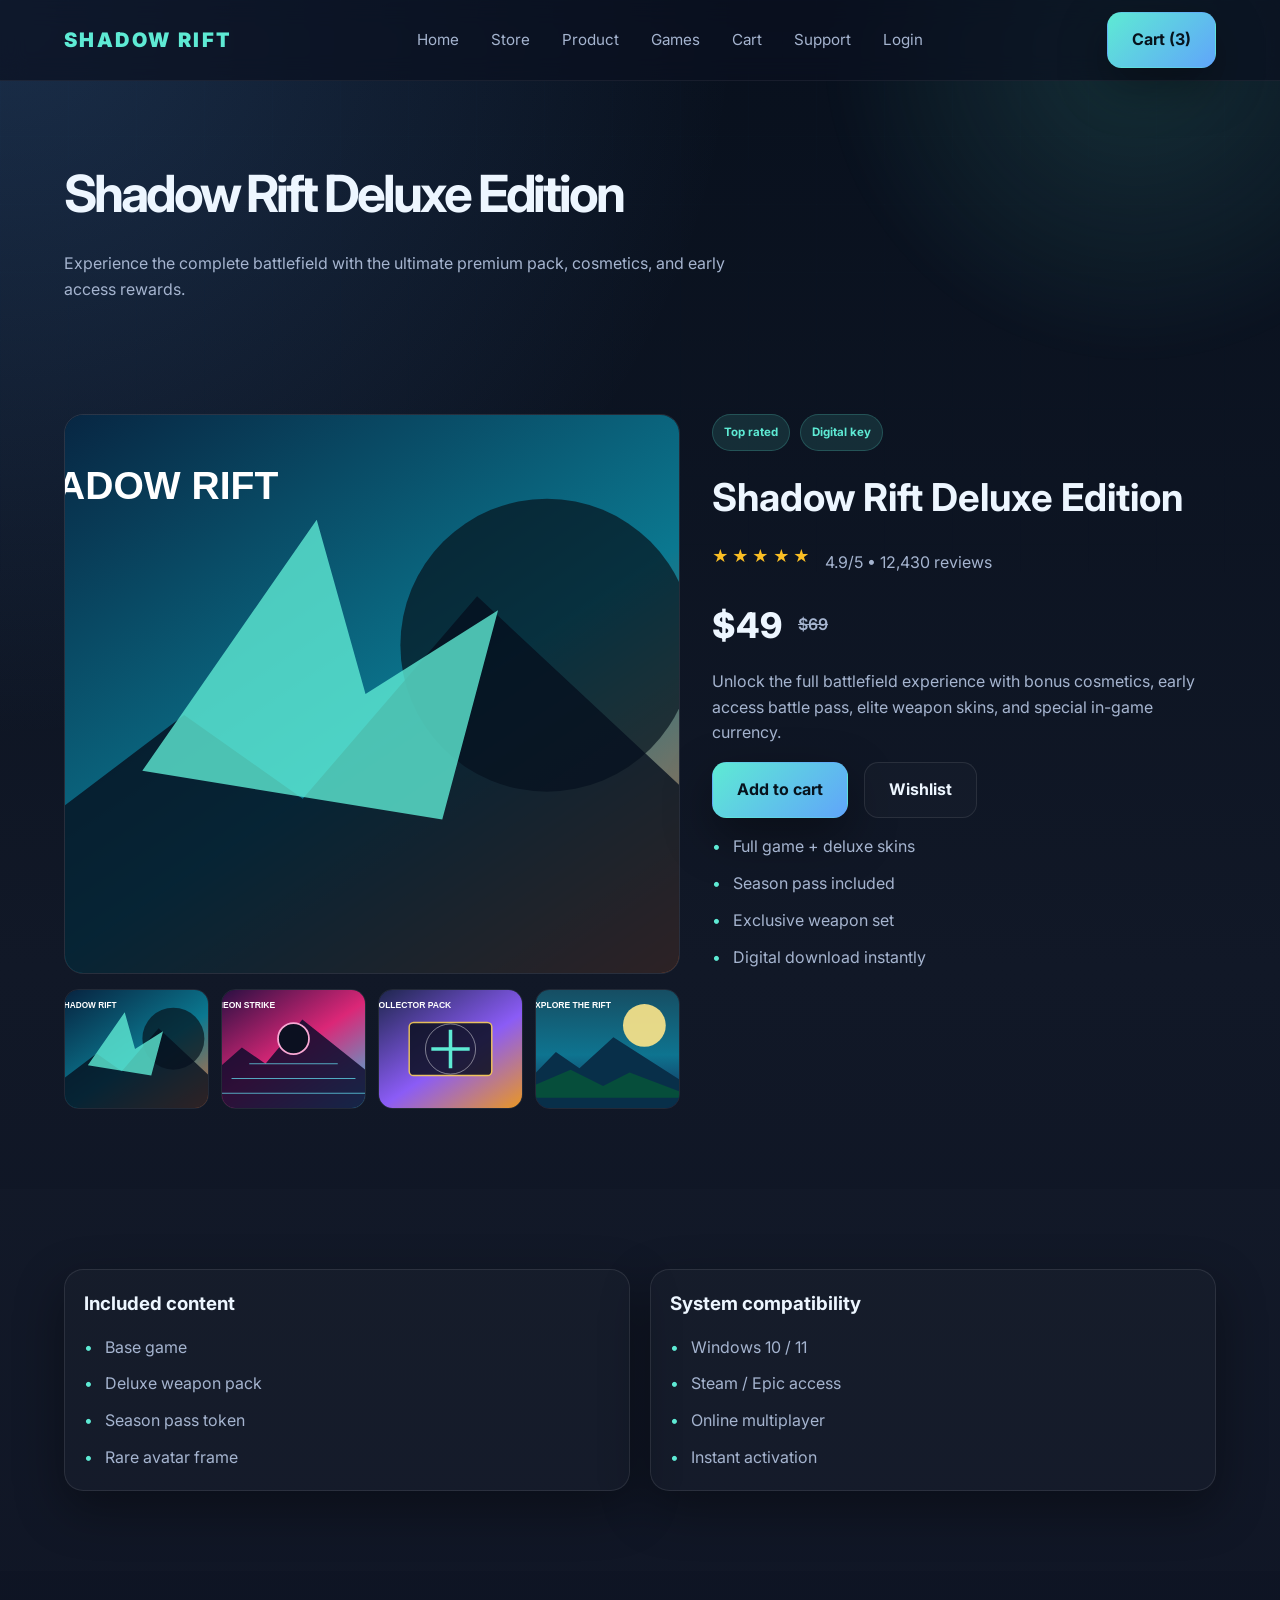
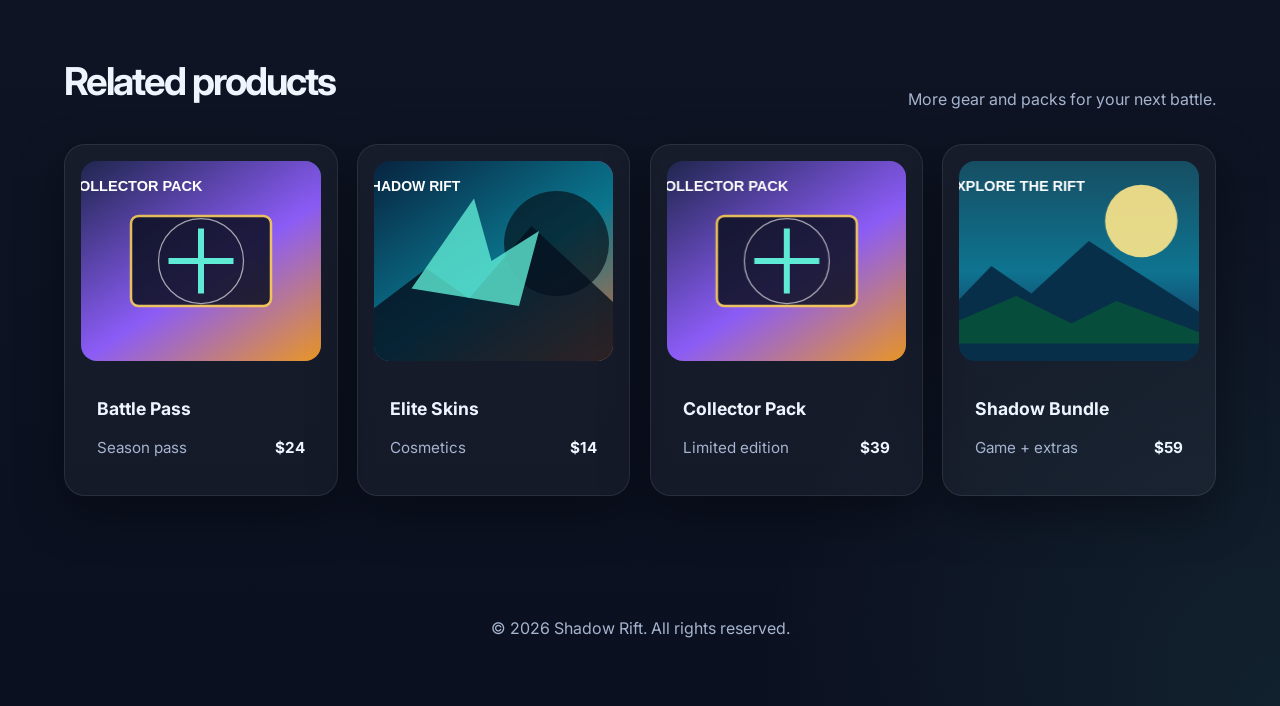
==== product.html @ f9dae785 "21.09.2026. 11:50PM" ====
<!DOCTYPE html>
<html lang="en">
  <head>
    <meta charset="UTF-8" />
    <meta name="viewport" content="width=device-width, initial-scale=1.0" />
    <title>Shadow Rift | Product</title>
    <link rel="icon" type="image/svg+xml" href="favicon.svg" />
    <link rel="preconnect" href="https://fonts.googleapis.com" />
    <link rel="preconnect" href="https://fonts.gstatic.com" crossorigin />
    <link href="https://fonts.googleapis.com/css2?family=Inter:wght@400;500;600;700;800;900&display=swap" rel="stylesheet" />
    <link rel="stylesheet" href="styles.css" />
  </head>
  <body>
    <header class="site-header">
      <div class="container nav-wrap">
        <a href="index.html" class="logo">SHADOW RIFT</a>
        <button class="menu-toggle" aria-label="Menu" aria-expanded="false">
          <span></span>
          <span></span>
          <span></span>
        </button>
        <nav class="main-nav" aria-label="Main navigation">
          <a href="index.html">Home</a>
          <a href="store.html">Store</a>
          <a href="product.html">Product</a>
          <a href="games.html">Games</a>
          <a href="cart.html">Cart</a>
          <a href="contact.html">Support</a>
          <a href="auth.html">Login</a>
        </nav>
        <a href="cart.html" class="btn btn-primary nav-btn">Cart (3)</a>
      </div>
    </header>

    <main>
      <section class="page-banner">
        <div class="container">
          <h1>Shadow Rift Deluxe Edition</h1>
          <p>Experience the complete battlefield with the ultimate premium pack, cosmetics, and early access rewards.</p>
        </div>
      </section>

      <section class="section product-section">
        <div class="container product-shell">
          <div class="product-gallery">
            <div class="product-gallery-main">
              <img src="assets/rift-battle.svg" alt="Shadow Rift Deluxe Edition" />
            </div>
            <div class="product-thumbs">
              <img src="assets/rift-battle.svg" alt="Game scene one" />
              <img src="assets/neon-arena.svg" alt="Game scene two" />
              <img src="assets/pack-collection.svg" alt="Game scene three" />
              <img src="assets/world-explore.svg" alt="Game scene four" />
            </div>
          </div>

          <div class="product-info">
            <div class="product-badges">
              <span>Top rated</span>
              <span>Digital key</span>
            </div>
            <h2>Shadow Rift Deluxe Edition</h2>
            <div class="rating-line">
              <span class="stars">★★★★★</span>
              <span>4.9/5 • 12,430 reviews</span>
            </div>

            <div class="price-row">
              <div class="price-tag">$49</div>
              <div class="compare-price">$69</div>
            </div>

            <p class="product-description">
              Unlock the full battlefield experience with bonus cosmetics, early access battle pass, elite weapon skins, and special in-game currency.
            </p>

            <div class="buy-row">
              <button class="btn btn-primary">Add to cart</button>
              <button class="btn btn-ghost">Wishlist</button>
            </div>

            <ul class="feature-list">
              <li>Full game + deluxe skins</li>
              <li>Season pass included</li>
              <li>Exclusive weapon set</li>
              <li>Digital download instantly</li>
            </ul>
          </div>
        </div>
      </section>

      <section class="section alt-section">
        <div class="container product-specs">
          <div class="spec-box">
            <h3>Included content</h3>
            <ul>
              <li>Base game</li>
              <li>Deluxe weapon pack</li>
              <li>Season pass token</li>
              <li>Rare avatar frame</li>
            </ul>
          </div>

          <div class="spec-box">
            <h3>System compatibility</h3>
            <ul>
              <li>Windows 10 / 11</li>
              <li>Steam / Epic access</li>
              <li>Online multiplayer</li>
              <li>Instant activation</li>
            </ul>
          </div>
        </div>
      </section>

      <section class="section">
        <div class="container">
          <div class="section-head">
            <h2>Related products</h2>
            <p>More gear and packs for your next battle.</p>
          </div>

          <div class="related-grid">
            <article class="product-card">
              <img class="product-image" src="assets/pack-collection.svg" alt="Collector Pack artwork" />
              <div class="product-body">
                <h4>Battle Pass</h4>
                <div class="product-meta">
                  <span>Season pass</span>
                  <strong>$24</strong>
                </div>
              </div>
            </article>

            <article class="product-card">
              <img class="product-image" src="assets/rift-battle.svg" alt="Shadow Bundle artwork" />
              <div class="product-body">
                <h4>Elite Skins</h4>
                <div class="product-meta">
                  <span>Cosmetics</span>
                  <strong>$14</strong>
                </div>
              </div>
            </article>

            <article class="product-card">
              <div class="product-image"></div>
              <div class="product-body">
                <h4>Collector Pack</h4>
                <div class="product-meta">
                  <span>Limited edition</span>
                  <strong>$39</strong>
                </div>
              </div>
            </article>

            <article class="product-card">
              <div class="product-image"></div>
              <div class="product-body">
                <h4>Shadow Bundle</h4>
                <div class="product-meta">
                  <span>Game + extras</span>
                  <strong>$59</strong>
                </div>
              </div>
            </article>
          </div>
        </div>
      </section>
    </main>

    <footer class="site-footer">
      <div class="container">
        <p>© <span id="year"></span> Shadow Rift. All rights reserved.</p>
      </div>
    </footer>

    <script src="script.js"></script>
  </body>
</html>
---- styles.css ----
:root {
  --bg: #0b1020;
  --bg-2: #0f172a;
  --panel: rgba(17, 24, 39, 0.82);
  --panel-strong: rgba(20, 30, 52, 0.95);
  --card: rgba(255, 255, 255, 0.04);
  --primary: #5eead4;
  --primary-2: #60a5fa;
  --accent: #f59e0b;
  --text: #edf6ff;
  --muted: #a5b4cf;
  --border: rgba(255, 255, 255, 0.09);
  --shadow: 0 18px 48px rgba(0, 0, 0, 0.38);
  --danger: #f87171;
}

* {
  box-sizing: border-box;
}

html {
  scroll-behavior: smooth;
}

body {
  margin: 0;
  position: relative;
  isolation: isolate;
  overflow-x: hidden;
  font-family: "Inter", Arial, sans-serif;
  background:
    radial-gradient(circle at top left, rgba(96, 165, 250, 0.2), transparent 28%),
    radial-gradient(circle at bottom right, rgba(94, 234, 212, 0.08), transparent 20%),
    linear-gradient(180deg, #08101d 0%, #111827 42%, #0b1020 100%);
  color: var(--text);
  line-height: 1.6;
}

body::before {
  content: "";
  position: fixed;
  inset: 0;
  z-index: -2;
  pointer-events: none;
  opacity: 0.34;
  background-image:
    linear-gradient(rgba(94, 234, 212, 0.045) 1px, transparent 1px),
    linear-gradient(90deg, rgba(96, 165, 250, 0.045) 1px, transparent 1px);
  background-size: 68px 68px;
  mask-image: linear-gradient(to bottom, black, transparent 82%);
  animation: gridDrift 24s linear infinite;
}

body::after {
  content: "";
  position: fixed;
  width: 42rem;
  height: 42rem;
  top: -18rem;
  right: -12rem;
  z-index: -1;
  pointer-events: none;
  border-radius: 50%;
  background: radial-gradient(circle, rgba(94, 234, 212, 0.14), transparent 66%);
  filter: blur(10px);
  animation: ambientDrift 15s ease-in-out infinite alternate;
}

.ambient-particles {
  position: fixed;
  inset: 0;
  z-index: -1;
  overflow: hidden;
  pointer-events: none;
}

.ambient-particle {
  position: absolute;
  bottom: -0.8rem;
  width: 0.25rem;
  height: 0.25rem;
  border-radius: 50%;
  background: var(--primary);
  box-shadow: 0 0 14px rgba(94, 234, 212, 0.9);
  opacity: 0;
  animation: particleRise var(--particle-duration) linear infinite;
  animation-delay: var(--particle-delay);
}

@keyframes gridDrift {
  from { background-position: 0 0; }
  to { background-position: 68px 68px; }
}

@keyframes ambientDrift {
  from { transform: translate3d(0, 0, 0) scale(1); }
  to { transform: translate3d(-12rem, 9rem, 0) scale(1.2); }
}

@keyframes particleRise {
  0% { transform: translate3d(0, 0, 0) scale(0.4); opacity: 0; }
  15% { opacity: 0.75; }
  80% { opacity: 0.25; }
  100% { transform: translate3d(var(--particle-drift), -110vh, 0) scale(1); opacity: 0; }
}

a {
  color: inherit;
  text-decoration: none;
}

img {
  max-width: 100%;
  display: block;
}

button,
input,
textarea {
  font: inherit;
}

.container {
  width: min(1180px, 90%);
  margin: 0 auto;
}

.site-header {
  position: sticky;
  top: 0;
  z-index: 50;
  backdrop-filter: blur(12px);
  background: rgba(11,16,32,0.7);
  border-bottom: 1px solid rgba(255,255,255,0.06);
}

.nav-wrap {
  display: flex;
  align-items: center;
  justify-content: space-between;
  min-height: 80px;
  gap: 1.2rem;
}

.logo {
  font-weight: 900;
  letter-spacing: 0.12em;
  font-size: 1.25rem;
  color: var(--primary);
}

.main-nav {
  display: flex;
  align-items: center;
  gap: 2rem;
  color: var(--muted);
  font-size: 0.95rem;
}

.main-nav a {
  transition: color 0.2s ease;
}

.main-nav a:hover,
.main-nav a:focus-visible {
  color: var(--text);
}

.btn {
  display: inline-flex;
  align-items: center;
  justify-content: center;
  padding: 0.9rem 1.5rem;
  border-radius: 0.9rem;
  font-weight: 700;
  border: 1px solid transparent;
  transition: transform 0.2s ease, box-shadow 0.2s ease, border-color 0.2s ease;
  cursor: pointer;
}

.btn:hover,
.btn:focus-visible {
  transform: translateY(-2px);
}

.btn-primary {
  background: linear-gradient(135deg, var(--primary), var(--primary-2));
  color: #07131d;
  box-shadow: var(--shadow);
}

.btn-ghost {
  background: rgba(255,255,255,0.02);
  color: var(--text);
  border-color: var(--border);
}

.hero {
  padding: 5.5rem 0 4rem;
}

.hero-grid {
  display: grid;
  grid-template-columns: 1.15fr 0.85fr;
  align-items: center;
  gap: 2rem;
}

.eyebrow {
  display: inline-flex;
  padding: 0.55rem 0.8rem;
  border-radius: 999px;
  background: rgba(94,234,212,0.12);
  border: 1px solid rgba(94,234,212,0.25);
  color: var(--primary);
  font-size: 0.78rem;
  font-weight: 700;
  letter-spacing: 0.04em;
}

.hero-copy h1 {
  font-size: clamp(2.8rem, 5vw, 5rem);
  line-height: 0.98;
  letter-spacing: -0.06em;
  margin: 1rem 0 1rem;
}

.hero-copy p {
  margin: 0;
  font-size: 1.06rem;
  color: var(--muted);
  max-width: 620px;
}

.cta-row {
  display: flex;
  flex-wrap: wrap;
  gap: 1rem;
  margin-top: 2rem;
}

.stats {
  display: flex;
  flex-wrap: wrap;
  gap: 2rem;
  margin-top: 2rem;
}

.stat {
  display: flex;
  flex-direction: column;
  gap: 0.4rem;
  color: var(--muted);
}

.stat strong {
  color: var(--text);
  font-size: 1.45rem;
}

.hero-visual {
  position: relative;
  display: flex;
  justify-content: center;
  align-items: center;
  min-height: 520px;
}

.showcase-panel {
  position: relative;
  width: min(480px, 100%);
  border-radius: 2rem;
  overflow: hidden;
  border: 1px solid rgba(255,255,255,0.08);
  box-shadow: var(--shadow);
  transform: rotate(-3deg);
  animation: floatCard 7s ease-in-out infinite;
}

.showcase-panel::after {
  content: "";
  position: absolute;
  inset: 0;
  background: linear-gradient(180deg, rgba(3,7,18,0.1), rgba(3,7,18,0.6));
}

.showcase-panel img {
  width: 100%;
  height: 620px;
  object-fit: cover;
}

.floating-card {
  position: absolute;
  display: flex;
  flex-direction: column;
  gap: 0.25rem;
  padding: 1rem 1.1rem;
  min-width: 160px;
  border-radius: 1rem;
  background: rgba(12,18,30,0.75);
  border: 1px solid rgba(255,255,255,0.1);
  backdrop-filter: blur(8px);
  box-shadow: var(--shadow);
}

.floating-card span {
  color: var(--muted);
  font-size: 0.72rem;
  letter-spacing: 0.08em;
  text-transform: uppercase;
}

.floating-card strong {
  font-size: 1.05rem;
}

.floating-card small {
  color: var(--accent);
  font-weight: 700;
}

.card-one {
  left: -10px;
  bottom: 30px;
  animation: driftOne 5s ease-in-out infinite;
}

.card-two {
  right: 0;
  top: 20px;
  animation: driftTwo 5s ease-in-out infinite;
}

.section {
  padding: 5rem 0;
}

.alt-section {
  background: rgba(255,255,255,0.01);
}

.section-head {
  display: flex;
  align-items: end;
  justify-content: space-between;
  gap: 1.2rem;
  margin-bottom: 2rem;
}

.section-head h2 {
  margin: 0;
  font-size: clamp(2.1rem, 3vw, 3rem);
  letter-spacing: -0.05em;
}

.section-head p {
  margin: 0;
  color: var(--muted);
}

.features-grid {
  display: grid;
  grid-template-columns: repeat(3, minmax(0, 1fr));
  gap: 1.5rem;
}

.feature-card,
.mode-card,
.requirements-box,
.product-card,
.contact-panel,
.info-box {
  background: var(--card);
  border: 1px solid var(--border);
  border-radius: 1.3rem;
  box-shadow: var(--shadow);
}

.feature-card {
  overflow: hidden;
  cursor: pointer;
}

.feature-image {
  height: 210px;
  background-size: cover;
  background-position: center;
}

.image-one {
  background-image: url('assets/rift-battle.svg');
}

.image-two {
  background-image: url('assets/neon-arena.svg');
}

.image-three {
  background-image: url('assets/world-explore.svg');
}

.feature-copy {
  padding: 1.5rem 1.3rem 1.6rem;
}

.feature-icon {
  width: 3.4rem;
  height: 3.4rem;
  border-radius: 0.9rem;
  display: grid;
  place-items: center;
  background: linear-gradient(135deg, rgba(94,234,212,0.14), rgba(96,165,250,0.14));
  font-size: 1.6rem;
  margin-bottom: 1rem;
}

.feature-card h3 {
  margin: 0 0 0.7rem;
  font-size: 1.3rem;
}

.feature-card p {
  margin: 0;
  color: var(--muted);
}

.modes-grid,
.products-grid,
.games-grid,
.news-grid,
.reviews-grid {
  display: grid;
  grid-template-columns: repeat(4, minmax(0, 1fr));
  gap: 1.2rem;
}

.news-grid {
  grid-template-columns: repeat(3, minmax(0, 1fr));
}

.reviews-grid {
  grid-template-columns: repeat(3, minmax(0, 1fr));
}

.mode-card,
.product-card,
.game-tile,
.news-card,
.review-card {
  overflow: hidden;
  transition: transform 0.3s ease, border-color 0.3s ease;
}

.store-layout {
  display: grid;
  grid-template-columns: 280px 1fr;
  gap: 1.5rem;
}

.store-sidebar {
  display: grid;
  gap: 1rem;
}

.sidebar-box,
.summary-box,
.auth-panel,
.spec-box {
  background: rgba(255,255,255,0.02);
  border: 1px solid var(--border);
  border-radius: 1.2rem;
  padding: 1.2rem;
  box-shadow: var(--shadow);
}

.sidebar-box h3,
.summary-box h3,
.spec-box h3 {
  margin: 0 0 1rem;
}

.sidebar-box ul {
  list-style: none;
  padding: 0;
  margin: 0;
  display: grid;
  gap: 0.7rem;
  color: var(--muted);
}

.sidebar-box li.active {
  color: var(--text);
  background: rgba(94,234,212,0.1);
  border: 1px solid rgba(94,234,212,0.2);
  border-radius: 0.7rem;
  padding: 0.55rem 0.7rem;
}

.sidebar-box li button {
  width: 100%;
  border: 0;
  background: transparent;
  color: inherit;
  text-align: left;
  cursor: pointer;
}

.sidebar-box li:not(.active) {
  padding: 0.55rem 0.7rem;
  border: 1px solid transparent;
  border-radius: 0.7rem;
}

.sidebar-box li:not(.active):hover {
  color: var(--text);
  border-color: var(--border);
}

.range-row {
  display: flex;
  align-items: center;
  gap: 0.75rem;
  color: var(--muted);
}

.range-row input {
  width: 100%;
}

#price-min-filter,
#price-filter {
  accent-color: var(--primary);
}

#price-value {
  display: block;
  margin-top: 0.7rem;
  color: var(--primary);
  font-weight: 700;
  text-align: center;
}

.store-toolbar {
  display: flex;
  align-items: center;
  justify-content: space-between;
  gap: 1rem;
  margin-bottom: 1rem;
  background: rgba(255,255,255,0.02);
  border: 1px solid var(--border);
  border-radius: 1rem;
  padding: 1rem 1.2rem;
}

.store-toolbar div {
  display: flex;
  flex-direction: column;
}

.store-toolbar span {
  color: var(--muted);
  font-size: 0.8rem;
}

.store-toolbar select {
  background: rgba(255,255,255,0.02);
  border: 1px solid var(--border);
  color: var(--text);
  border-radius: 0.7rem;
  padding: 0.8rem 1rem;
}

.products-grid-store {
  grid-template-columns: repeat(2, minmax(0, 1fr));
}

.card-btn {
  width: 100%;
  margin-top: 0.8rem;
}

.trailer-section {
  padding-top: 1rem;
}

.trailer-grid {
  display: grid;
  grid-template-columns: 0.9fr 1.1fr;
  gap: 2rem;
  align-items: center;
}

.trailer-copy h2 {
  margin: 1rem 0;
  font-size: clamp(2.1rem, 3vw, 3.5rem);
  letter-spacing: -0.05em;
}

.trailer-copy p,
.trailer-copy li {
  color: var(--muted);
}

.trailer-copy ul {
  padding-left: 1.2rem;
  line-height: 2;
}

.trailer-player video {
  width: 100%;
  border-radius: 1.5rem;
  box-shadow: var(--shadow);
  border: 1px solid rgba(255,255,255,0.08);
}

.product-shell {
  display: grid;
  grid-template-columns: 1.1fr 0.9fr;
  gap: 2rem;
  align-items: start;
}

.product-gallery-main img {
  width: 100%;
  height: 560px;
  object-fit: cover;
  border-radius: 1.2rem;
  border: 1px solid rgba(255,255,255,0.1);
}

.product-thumbs {
  display: grid;
  grid-template-columns: repeat(4, minmax(0, 1fr));
  gap: 0.75rem;
  margin-top: 0.9rem;
}

.product-thumbs img {
  width: 100%;
  height: 120px;
  object-fit: cover;
  border-radius: 0.9rem;
  border: 1px solid rgba(255,255,255,0.08);
}

.product-info {
  display: grid;
  gap: 1rem;
}

.product-badges {
  display: flex;
  gap: 0.6rem;
  flex-wrap: wrap;
}

.product-badges span {
  display: inline-block;
  background: rgba(94,234,212,0.12);
  color: var(--primary);
  border: 1px solid rgba(94,234,212,0.2);
  border-radius: 999px;
  padding: 0.5rem 0.7rem;
  font-size: 0.72rem;
  font-weight: 700;
}

.product-info h2 {
  margin: 0;
  font-size: clamp(2rem, 3vw, 3rem);
}

.rating-line {
  display: flex;
  align-items: center;
  gap: 0.75rem;
  color: var(--muted);
}

.stars {
  color: #fbbf24;
  letter-spacing: 0.14em;
}

.price-row {
  display: flex;
  align-items: center;
  gap: 1rem;
}

.price-tag {
  font-size: 2.2rem;
  font-weight: 800;
  color: var(--text);
}

.compare-price {
  color: var(--muted);
  text-decoration: line-through;
  font-weight: 600;
}

.product-description {
  color: var(--muted);
  margin: 0;
}

.buy-row {
  display: flex;
  gap: 1rem;
  flex-wrap: wrap;
}

.feature-list,
.spec-box ul {
  list-style: none;
  padding: 0;
  margin: 0;
  display: grid;
  gap: 0.7rem;
  color: var(--muted);
}

.feature-list li::before,
.spec-box li::before {
  content: "•";
  color: var(--primary);
  margin-right: 0.75rem;
}

.product-specs {
  display: grid;
  grid-template-columns: repeat(2, minmax(0, 1fr));
  gap: 1.2rem;
}

.related-grid {
  display: grid;
  grid-template-columns: repeat(4, minmax(0, 1fr));
  gap: 1.2rem;
}

.cart-layout {
  display: grid;
  grid-template-columns: 1.2fr 0.8fr;
  gap: 1.5rem;
}

.cart-list {
  display: grid;
  gap: 1rem;
}

.cart-item {
  display: grid;
  grid-template-columns: 180px 1fr;
  gap: 1rem;
  background: rgba(255,255,255,0.02);
  border: 1px solid var(--border);
  border-radius: 1.2rem;
  padding: 1rem;
  box-shadow: var(--shadow);
}

.cart-thumb {
  width: 100%;
  height: 140px;
  border-radius: 1rem;
  background-size: cover;
  background-position: center;
}

.thumb-one {
  background-image: url('assets/rift-battle.svg');
}

.thumb-two {
  background-image: url('assets/neon-arena.svg');
}

.cart-info h3 {
  margin: 0 0 0.35rem;
}

.cart-info p {
  color: var(--muted);
  margin: 0 0 0.8rem;
}

.cart-meta {
  display: flex;
  justify-content: space-between;
  gap: 1rem;
  align-items: center;
}

.price-text {
  font-weight: 800;
  font-size: 1.3rem;
}

.qty-control {
  display: inline-flex;
  align-items: center;
  gap: 0.7rem;
  background: rgba(255,255,255,0.02);
  border: 1px solid var(--border);
  border-radius: 999px;
  padding: 0.4rem 0.7rem;
}

.qty-btn {
  width: 30px;
  height: 30px;
  border: none;
  border-radius: 50%;
  background: rgba(94,234,212,0.1);
  color: var(--text);
  cursor: pointer;
}

.summary-box {
  height: fit-content;
}

.summary-row {
  display: flex;
  justify-content: space-between;
  align-items: center;
  padding: 0.6rem 0;
  color: var(--muted);
}

.total-row {
  border-top: 1px solid rgba(255,255,255,0.08);
  margin-top: 0.5rem;
  padding-top: 1rem;
  color: var(--text);
  font-size: 1.1rem;
}

.full-width {
  width: 100%;
  margin-top: 1rem;
}

.mini-link {
  display: block;
  margin-top: 0.8rem;
  text-align: center;
  color: var(--primary);
}

.auth-main {
  padding-top: 2rem;
}

.auth-shell {
  display: grid;
  grid-template-columns: 1fr 1fr;
  gap: 1.5rem;
}

.auth-image {
  width: 100%;
  min-height: 550px;
  background-image: url('assets/pack-collection.svg');
  background-size: cover;
  background-position: center;
  border-radius: 1.6rem;
  border: 1px solid rgba(255,255,255,0.08);
  box-shadow: var(--shadow);
}

.auth-panel {
  display: grid;
  gap: 1rem;
}

.tab-buttons {
  display: flex;
  gap: 0.5rem;
  background: rgba(255,255,255,0.02);
  border: 1px solid var(--border);
  border-radius: 0.9rem;
  padding: 0.4rem;
}

.tab-btn {
  flex: 1;
  border: none;
  background: transparent;
  color: var(--muted);
  border-radius: 0.8rem;
  padding: 0.8rem 1rem;
  font-weight: 700;
  cursor: pointer;
}

.tab-btn.active {
  background: rgba(94,234,212,0.12);
  color: var(--text);
  border: 1px solid rgba(94,234,212,0.2);
}

.tab-panel {
  display: none;
}

.tab-panel.active {
  display: block;
}

.auth-form {
  display: grid;
  gap: 1rem;
}

.auth-form label {
  display: grid;
  gap: 0.45rem;
  color: var(--muted);
  font-size: 0.92rem;
}

.auth-form input {
  width: 100%;
  border-radius: 0.8rem;
  border: 1px solid var(--border);
  background: rgba(255,255,255,0.02);
  padding: 0.9rem 1rem;
  color: var(--text);
}

@media (max-width: 860px) {
  .store-layout,
  .product-shell,
  .cart-layout,
  .auth-shell,
  .product-specs,
  .trailer-grid,
  .faq-wrap,
  .news-grid,
  .reviews-grid,
  .products-grid-store,
  .related-grid {
    grid-template-columns: 1fr;
  }

  .cart-item {
    grid-template-columns: 1fr;
  }

  .product-thumbs {
    grid-template-columns: repeat(2, minmax(0, 1fr));
  }
}

.mode-card:hover,
.product-card:hover,
.game-tile:hover,
.feature-card:hover {
  transform: translateY(-6px);
  border-color: rgba(94,234,212,0.35);
}

.game-tile:focus-visible,
.mode-card:focus-visible,
.feature-card:focus-visible {
  outline: 2px solid var(--primary);
  outline-offset: 4px;
}

.game-details-modal {
  position: fixed;
  inset: 0;
  z-index: 100;
  display: grid;
  place-items: center;
  padding: 1.2rem;
  background: rgba(3, 7, 18, 0.78);
  backdrop-filter: blur(10px);
  opacity: 0;
  visibility: hidden;
  transition: opacity 0.25s ease, visibility 0.25s ease;
}

.game-details-modal.is-open {
  opacity: 1;
  visibility: visible;
}

.game-details-dialog {
  position: relative;
  width: min(620px, 100%);
  padding: 2rem;
  border: 1px solid rgba(94,234,212,0.25);
  border-radius: 1.4rem;
  background: linear-gradient(145deg, rgba(20, 30, 52, 0.98), rgba(8, 16, 29, 0.98));
  box-shadow: 0 24px 80px rgba(0,0,0,0.55);
  transform: translateY(18px) scale(0.98);
  transition: transform 0.25s ease;
}

.game-details-modal.is-open .game-details-dialog {
  transform: translateY(0) scale(1);
}

.game-details-close {
  position: absolute;
  top: 1rem;
  right: 1rem;
  width: 2.3rem;
  height: 2.3rem;
  border: 1px solid var(--border);
  border-radius: 50%;
  background: rgba(255,255,255,0.04);
  color: var(--text);
  font-size: 1.3rem;
  cursor: pointer;
}

.game-details-dialog h2 {
  margin: 0 2.5rem 0.5rem 0;
  font-size: clamp(1.8rem, 4vw, 2.8rem);
}

.game-details-dialog > p {
  margin: 0 0 1.4rem;
  color: var(--muted);
}

.game-details-meta {
  display: grid;
  grid-template-columns: repeat(3, minmax(0, 1fr));
  gap: 0.75rem;
  margin-bottom: 1.5rem;
}

.game-details-meta div {
  padding: 0.8rem;
  border: 1px solid var(--border);
  border-radius: 0.85rem;
  background: rgba(255,255,255,0.03);
}

.game-details-meta span {
  display: block;
  margin-bottom: 0.25rem;
  color: var(--muted);
  font-size: 0.72rem;
  text-transform: uppercase;
}

.game-details-meta strong {
  font-size: 0.9rem;
}

.game-details-dialog h3 {
  margin: 0 0 0.6rem;
  font-size: 1rem;
}

.game-details-dialog ul {
  display: flex;
  flex-wrap: wrap;
  gap: 0.6rem;
  padding: 0;
  margin: 0 0 1.5rem;
  list-style: none;
}

.game-details-dialog li {
  padding: 0.45rem 0.65rem;
  border-radius: 999px;
  background: rgba(94,234,212,0.1);
  color: var(--primary);
  font-size: 0.8rem;
}

.feature-details-icon {
  width: 3.6rem;
  height: 3.6rem;
  display: grid;
  place-items: center;
  margin-bottom: 1rem;
  border-radius: 1rem;
  background: linear-gradient(135deg, rgba(94,234,212,0.14), rgba(96,165,250,0.14));
  font-size: 1.8rem;
}

@media (max-width: 560px) {
  .game-details-dialog {
    padding: 1.4rem;
  }

  .game-details-meta {
    grid-template-columns: 1fr;
  }
}

.mode-card img,
.product-card img,
.game-tile img {
  width: 100%;
  height: 200px;
  object-fit: cover;
}

.mode-body,
.product-body,
.game-body,
.news-body {
  padding: 1.1rem 1rem 1.2rem;
}

.mode-body h4,
.product-body h4,
.game-body h4,
.news-body h3 {
  margin: 0 0 0.8rem;
  font-size: 1.1rem;
}

.mode-meta,
.product-meta {
  display: flex;
  align-items: center;
  justify-content: space-between;
  gap: 1rem;
  color: var(--muted);
  font-size: 0.95rem;
}

.mode-meta strong,
.product-meta strong {
  color: var(--text);
}

.news-card {
  background: var(--card);
  border: 1px solid var(--border);
  border-radius: 1.3rem;
  box-shadow: var(--shadow);
}

.news-image {
  width: 100%;
  height: 220px;
  background-size: cover;
  background-position: center;
}

.image-news-one {
  background-image: url('assets/rift-battle.svg');
}

.image-news-two {
  background-image: url('assets/neon-arena.svg');
}

.image-news-three {
  background-image: url('assets/world-explore.svg');
}

.tag {
  display: inline-block;
  margin-bottom: 0.75rem;
  color: var(--primary);
  font-size: 0.72rem;
  font-weight: 700;
  letter-spacing: 0.06em;
  text-transform: uppercase;
}

.news-body p,
.review-card p {
  color: var(--muted);
  margin: 0;
}

.review-card {
  background: rgba(255,255,255,0.02);
  border: 1px solid var(--border);
  border-radius: 1.2rem;
  padding: 1.3rem;
}

.stars {
  color: #fbbf24;
  letter-spacing: 0.2em;
  margin-bottom: 0.7rem;
}

.review-author {
  display: flex;
  flex-direction: column;
  margin-top: 1rem;
  font-size: 0.85rem;
  color: var(--muted);
}

.faq-section {
  padding-top: 2rem;
}

.faq-wrap {
  display: grid;
  grid-template-columns: 0.9fr 1.1fr;
  gap: 2rem;
  align-items: start;
}

.faq-copy h2 {
  margin: 1rem 0 0.8rem;
  font-size: clamp(2rem, 3vw, 3rem);
  letter-spacing: -0.05em;
}

.faq-copy p {
  margin: 0;
  color: var(--muted);
}

.faq-list {
  display: grid;
  gap: 1rem;
}

.faq-list details {
  background: rgba(255,255,255,0.02);
  border: 1px solid var(--border);
  border-radius: 1rem;
  padding: 1rem 1.1rem;
}

.faq-list summary {
  cursor: pointer;
  list-style: none;
  font-weight: 600;
}

.faq-list summary::-webkit-details-marker {
  display: none;
}

.faq-list p {
  margin: 0.8rem 0 0;
  color: var(--muted);
}

.spotlight {
  padding-top: 0.5rem;
}

.spotlight-grid {
  display: grid;
  grid-template-columns: 1fr 1.2fr;
  gap: 2rem;
  align-items: center;
}

.spotlight-copy {
  padding: 1rem 0;
}

.spotlight-copy h2 {
  margin: 1rem 0;
  font-size: clamp(2rem, 3vw, 3.2rem);
  line-height: 1.1;
  letter-spacing: -0.05em;
}

.spotlight-copy p {
  color: var(--muted);
  margin: 0 0 1.5rem;
}

.spotlight-image img {
  width: 100%;
  height: 500px;
  object-fit: cover;
  border-radius: 2rem;
  border: 1px solid rgba(255,255,255,0.08);
  box-shadow: var(--shadow);
}

.requirements-grid {
  display: grid;
  grid-template-columns: repeat(2, minmax(0, 1fr));
  gap: 1.2rem;
}

.requirements-box {
  padding: 1.6rem;
}

.requirements-box h3 {
  margin: 0 0 0.8rem;
  font-size: 1.5rem;
}

.requirements-box ul {
  list-style: none;
  padding: 0;
  margin: 0;
  color: var(--muted);
  line-height: 2.1;
}

.buy-section {
  padding-top: 1rem;
}

.cta-box {
  background: linear-gradient(135deg, rgba(94,234,212,0.12), rgba(96,165,250,0.12));
  border: 1px solid rgba(94,234,212,0.2);
  border-radius: 2rem;
  padding: 2.2rem;
  display: flex;
  align-items: center;
  justify-content: space-between;
  gap: 1rem;
  flex-wrap: wrap;
}

.cta-box h3 {
  margin: 0 0 0.5rem;
  font-size: clamp(1.8rem, 2vw, 2.5rem);
}

.cta-box p {
  margin: 0;
  color: var(--muted);
}

.page-banner {
  padding: 4.5rem 0 2rem;
}

.page-banner h1 {
  margin: 0;
  font-size: clamp(2.4rem, 4vw, 4rem);
  letter-spacing: -0.06em;
}

.page-banner p {
  margin: 1rem 0 0;
  color: var(--muted);
  max-width: 700px;
}

.product-card,
.game-tile,
.contact-panel,
.info-box {
  padding: 1rem;
}

.product-card.is-hidden {
  display: none;
}

.auth-message {
  margin: 1rem 0 0;
  padding: 0.8rem 1rem;
  border: 1px solid rgba(94,234,212,0.25);
  border-radius: 0.8rem;
  background: rgba(94,234,212,0.1);
  color: var(--primary);
}

.admin-main {
  padding: 2rem 0 5rem;
}

.admin-header {
  display: flex;
  align-items: end;
  justify-content: space-between;
  gap: 1rem;
  margin-bottom: 2rem;
}

.admin-header h1 {
  margin: 0.8rem 0 0;
  font-size: clamp(2.2rem, 4vw, 4rem);
  letter-spacing: -0.06em;
}

.admin-header p {
  margin: 0;
  color: var(--muted);
}

.admin-grid {
  display: grid;
  grid-template-columns: repeat(4, minmax(0, 1fr));
  gap: 1rem;
}

.admin-stat,
.admin-panel {
  background: rgba(255,255,255,0.035);
  border: 1px solid var(--border);
  border-radius: 1.1rem;
  box-shadow: var(--shadow);
}

.admin-stat {
  padding: 1.2rem;
}

.admin-stat span {
  color: var(--muted);
  font-size: 0.85rem;
}

.admin-stat strong {
  display: block;
  margin-top: 0.55rem;
  font-size: 2rem;
}

.admin-layout {
  display: grid;
  grid-template-columns: 1.2fr 0.8fr;
  gap: 1rem;
  margin-top: 1rem;
}

.admin-panel {
  padding: 1.2rem;
}

.admin-panel h2 {
  margin: 0 0 1rem;
  font-size: 1.15rem;
}

.admin-table {
  width: 100%;
  border-collapse: collapse;
}

.admin-table th,
.admin-table td {
  padding: 0.85rem 0.55rem;
  border-bottom: 1px solid rgba(255,255,255,0.07);
  text-align: left;
}

.admin-table th {
  color: var(--muted);
  font-size: 0.78rem;
  font-weight: 600;
  text-transform: uppercase;
}

.status-pill {
  display: inline-block;
  padding: 0.3rem 0.55rem;
  border-radius: 999px;
  background: rgba(94,234,212,0.1);
  color: var(--primary);
  font-size: 0.75rem;
  font-weight: 700;
}

.admin-actions {
  display: grid;
  gap: 0.7rem;
}

.admin-actions .btn {
  justify-content: flex-start;
}

@media (prefers-reduced-motion: reduce) {
  *,
  *::before,
  *::after {
    animation-duration: 0.01ms !important;
    animation-iteration-count: 1 !important;
    scroll-behavior: auto !important;
  }
}

@media (max-width: 860px) {
  .admin-grid,
  .admin-layout {
    grid-template-columns: 1fr;
  }

  .admin-header {
    align-items: flex-start;
    flex-direction: column;
  }

  .admin-table {
    font-size: 0.86rem;
  }
}

.product-card .product-image,
.game-tile .game-image {
  width: 100%;
  height: 200px;
  border-radius: 1rem;
  margin-bottom: 1rem;
  background-size: cover;
  background-position: center;
}

.product-card:nth-child(1) .product-image,
.game-tile:nth-child(1) .game-image {
  background-image: url('assets/rift-battle.svg');
}

.product-card:nth-child(2) .product-image,
.game-tile:nth-child(2) .game-image {
  background-image: url('assets/neon-arena.svg');
}

.product-card:nth-child(3) .product-image,
.game-tile:nth-child(3) .game-image {
  background-image: url('assets/pack-collection.svg');
}

.product-card:nth-child(4) .product-image,
.game-tile:nth-child(4) .game-image {
  background-image: url('assets/world-explore.svg');
}

.product-card .product-image-collector {
  background-image: url('assets/pack-collection.svg');
}

.product-card .product-image-premium {
  background-image: url('assets/neon-arena.svg');
}

.product-card .product-image-shadow {
  background-image: url('assets/rift-battle.svg');
}

.product-card .product-image-champion {
  background-image: url('assets/neon-arena.svg');
}

.product-body p,
.game-body p,
.info-box p,
.contact-panel p {
  color: var(--muted);
}

.product-row,
.contact-grid {
  display: grid;
  grid-template-columns: repeat(2, minmax(0, 1fr));
  gap: 1.5rem;
}

.info-box ul {
  list-style: none;
  padding: 0;
  margin: 1rem 0 0;
  color: var(--muted);
  line-height: 2;
}

.contact-form {
  display: grid;
  gap: 1rem;
}

.contact-form input,
.contact-form textarea {
  width: 100%;
  padding: 1rem 1rem;
  border-radius: 0.9rem;
  border: 1px solid var(--border);
  background: rgba(255,255,255,0.02);
  color: var(--text);
}

.contact-form textarea {
  min-height: 160px;
  resize: vertical;
}

.site-footer {
  padding: 1.5rem 0 3rem;
  color: var(--muted);
  text-align: center;
}

.menu-toggle {
  display: none;
  width: 48px;
  height: 48px;
  border-radius: 0.8rem;
  background: rgba(255,255,255,0.02);
  border: 1px solid var(--border);
  align-items: center;
  justify-content: center;
  flex-direction: column;
  gap: 0.33rem;
  cursor: pointer;
}

.menu-toggle span {
  display: block;
  width: 22px;
  height: 2px;
  background: var(--text);
  border-radius: 999px;
}

@keyframes floatCard {
  0%, 100% { transform: rotate(-3deg) translateY(0); }
  50% { transform: rotate(-1deg) translateY(-12px); }
}

@keyframes driftOne {
  0%, 100% { transform: translateY(0); }
  50% { transform: translateY(-8px); }
}

@keyframes driftTwo {
  0%, 100% { transform: translateY(0); }
  50% { transform: translateY(8px); }
}

@media (max-width: 860px) {
  .nav-wrap {
    flex-wrap: wrap;
    padding: 0.85rem 0;
  }

  .menu-toggle {
    display: inline-flex;
    margin-left: auto;
  }

  .main-nav {
    display: none;
    width: 100%;
    flex-direction: column;
    align-items: flex-start;
    padding: 0.7rem 0 0.2rem;
  }

  .main-nav.is-open {
    display: flex;
  }

  .nav-btn {
    display: none;
  }

  .hero-grid,
  .features-grid,
  .modes-grid,
  .requirements-grid,
  .products-grid,
  .games-grid,
  .product-row,
  .contact-grid,
  .spotlight-grid,
  .faq-wrap,
  .news-grid,
  .reviews-grid {
    grid-template-columns: 1fr;
  }

  .showcase-panel {
    transform: none;
  }

  .floating-card {
    display: none;
  }

  .section-head {
    display: block;
  }

  .section-head h2 {
    margin-bottom: 0.5rem;
  }
}
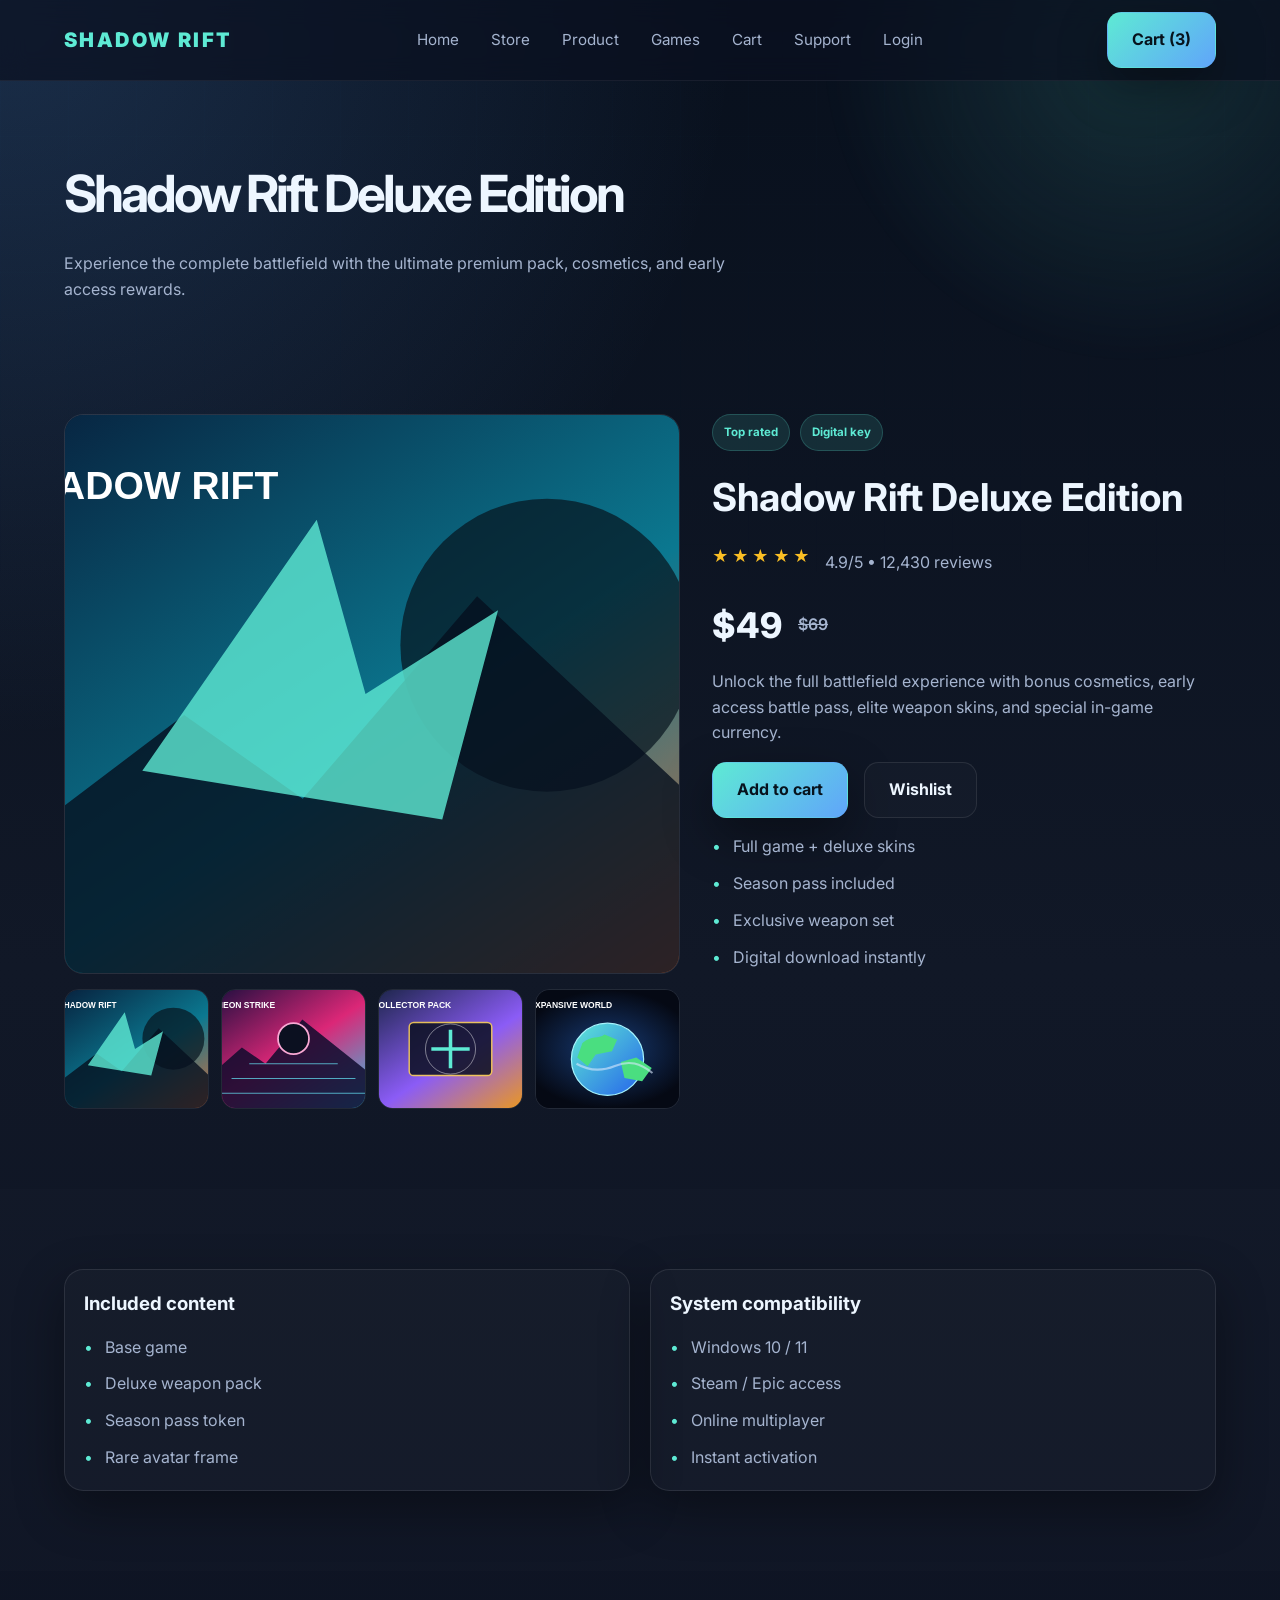
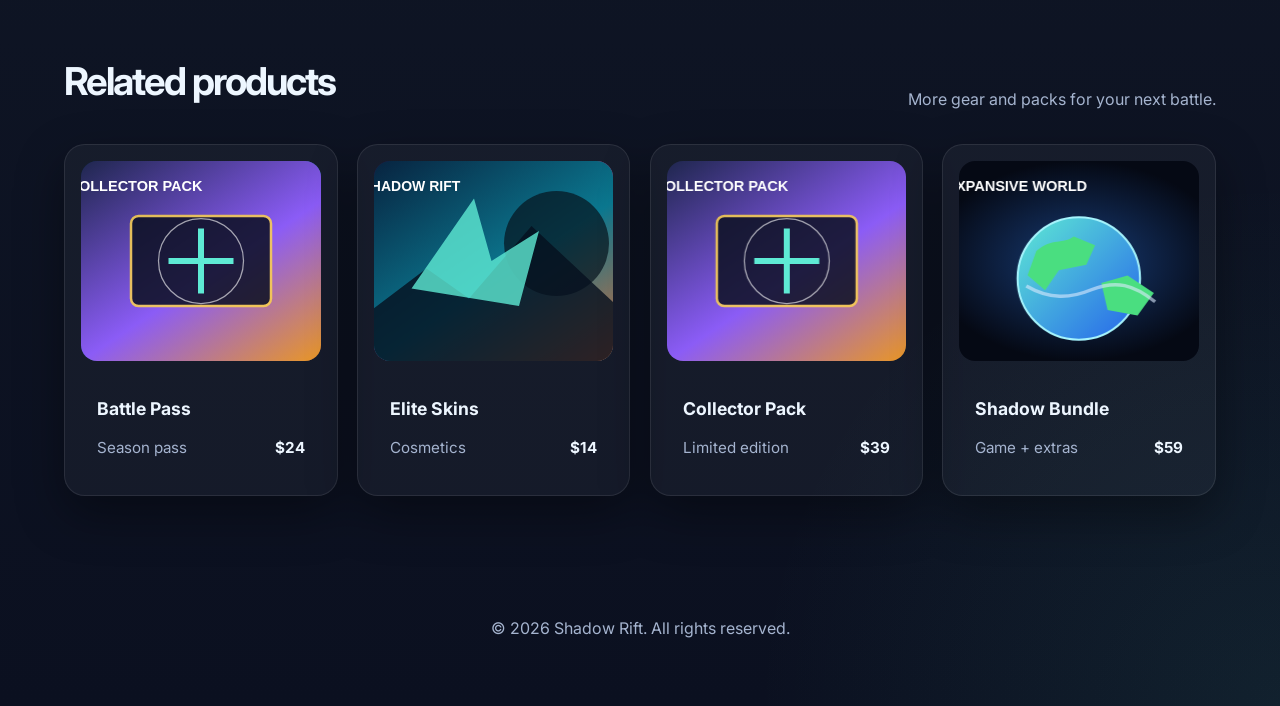
==== commit db6d5cd3: "21.09.2026. 23:54" ====
--- a/product.html
+++ b/product.html
@@ -50,7 +50,7 @@
               <img src="assets/rift-battle.svg" alt="Game scene one" />
               <img src="assets/neon-arena.svg" alt="Game scene two" />
               <img src="assets/pack-collection.svg" alt="Game scene three" />
-              <img src="assets/world-explore.svg" alt="Game scene four" />
+              <img src="assets/earth-world.svg" alt="Game scene four" />
             </div>
           </div>
 
--- a/styles.css
+++ b/styles.css
@@ -393,11 +393,11 @@
 }
 
 .image-two {
-  background-image: url('assets/neon-arena.svg');
+  background-image: url('assets/chess-strategy.svg');
 }
 
 .image-three {
-  background-image: url('assets/world-explore.svg');
+  background-image: url('assets/earth-world.svg');
 }
 
 .feature-copy {
@@ -1161,7 +1161,7 @@
 }
 
 .image-news-three {
-  background-image: url('assets/world-explore.svg');
+  background-image: url('assets/earth-world.svg');
 }
 
 .tag {
@@ -1530,7 +1530,7 @@
 
 .product-card:nth-child(4) .product-image,
 .game-tile:nth-child(4) .game-image {
-  background-image: url('assets/world-explore.svg');
+  background-image: url('assets/earth-world.svg');
 }
 
 .product-card .product-image-collector {
